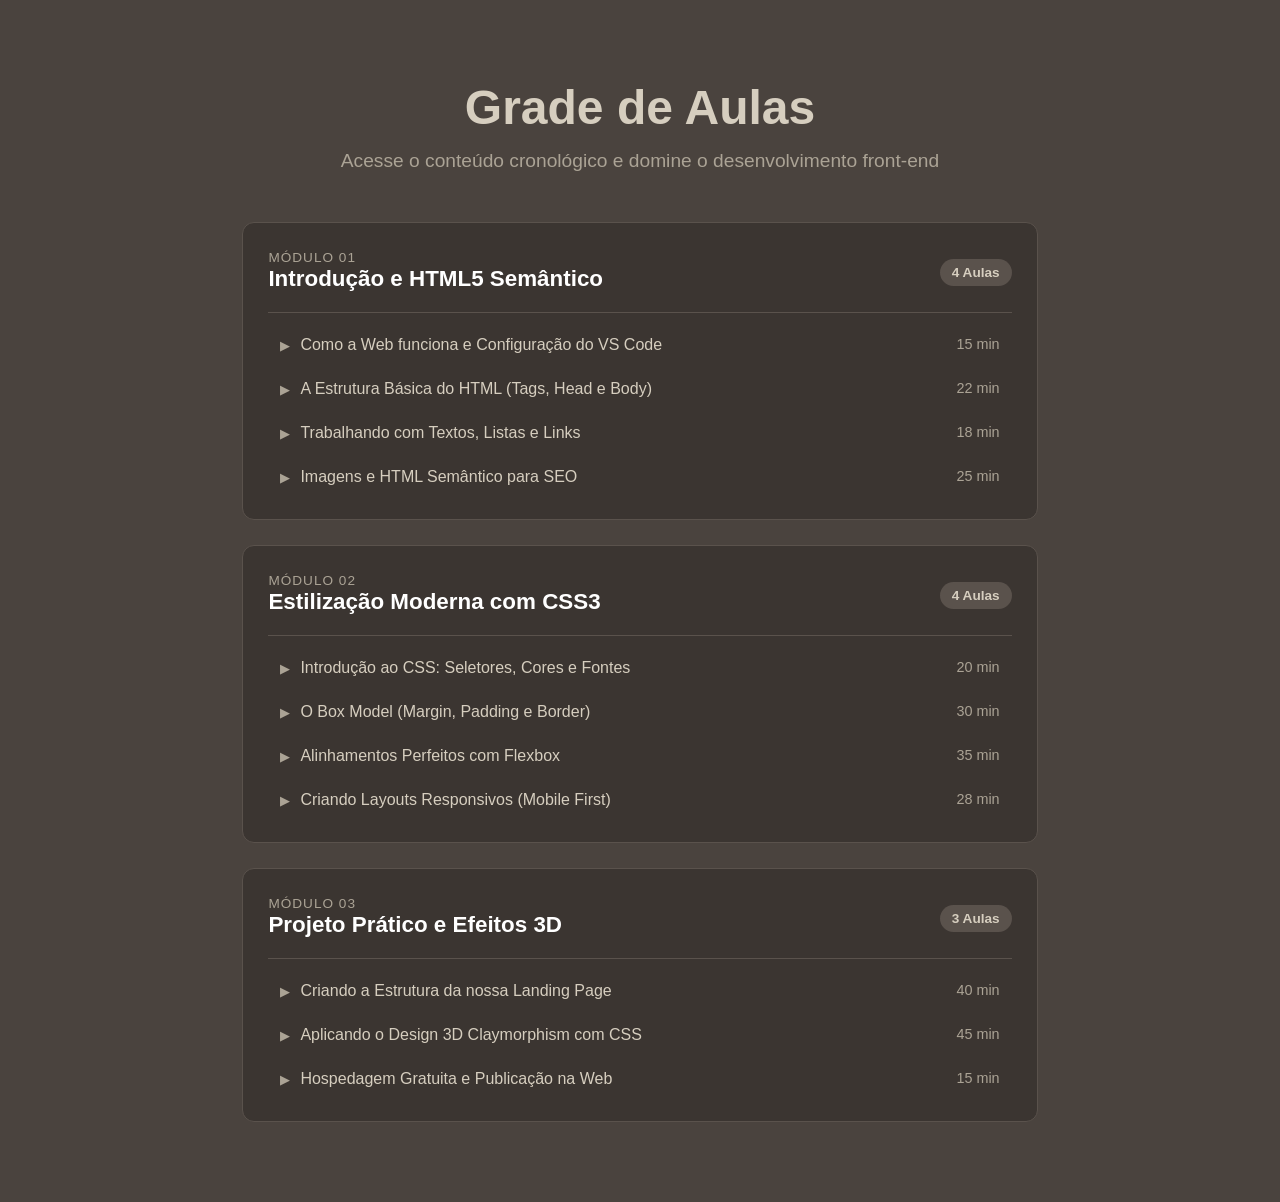
==== aulas.html @ 8867a313 "primeira versao do meu site de curso" ====
<!DOCTYPE html>
<html lang="pt-BR">

<head>
    <meta charset="UTF-8">
    <meta name="viewport" content="width=device-width, initial-scale=1.0">
    <title>Aulas - DevCurso 3D</title>
    <link rel="stylesheet" href="style.css">
    <style>
        /* Estilos específicos para a página de aulas */
        .modules-section {
            padding: 80px 8%;
            max-width: 1000px;
            margin: 0 auto;
        }

        .modules-header {
            text-align: center;
            margin-bottom: 50px;
        }

        .modules-header h1 {
            color: #d6cebf;
            font-size: 3rem;
            margin-bottom: 15px;
        }

        .modules-header p {
            color: #aba395;
            font-size: 1.2rem;
        }

        /* Container de Módulos */
        .modules-container {
            display: flex;
            flex-direction: column;
            gap: 25px;
        }

        /* Estrutura do Card do Módulo */
        .module-card {
            background-color: #3b3531;
            /* Marrom mais escuro para os blocos */
            border: 1px solid #5a524c;
            border-radius: 12px;
            padding: 25px;
            transition: transform 0.2s, border-color 0.2s;
        }

        .module-card:hover {
            transform: translateX(5px);
            border-color: #d6cebf;
        }

        /* Cabeçalho do Módulo */
        .module-info {
            display: flex;
            justify-content: space-between;
            align-items: center;
            border-bottom: 1px solid #5a524c;
            padding-bottom: 15px;
            margin-bottom: 15px;
        }

        .module-title h2 {
            color: #ffffff;
            font-size: 1.4rem;
            margin-bottom: 5px;
        }

        .module-title span {
            color: #aba395;
            font-size: 0.85rem;
            text-transform: uppercase;
            letter-spacing: 1px;
        }

        .module-badge {
            background-color: #5a524c;
            color: #d6cebf;
            padding: 6px 12px;
            font-size: 0.85rem;
            font-weight: bold;
            border-radius: 20px;
        }

        /* Lista de Aulas internas */
        .lessons-list {
            list-style: none;
            display: flex;
            flex-direction: column;
            gap: 10px;
        }

        .lessons-list li {
            display: flex;
            justify-content: space-between;
            color: #d6cebf;
            font-size: 1rem;
            padding: 8px 12px;
            border-radius: 6px;
            transition: background-color 0.2s;
        }

        .lessons-list li:hover {
            background-color: #4a433e;
            /* Realce ao passar o mouse */
        }

        .lesson-left {
            display: flex;
            align-items: center;
            gap: 10px;
        }

        /* Ícone simulado de "Play" */
        .lesson-left::before {
            content: "▶";
            color: #aba395;
            font-size: 0.8rem;
        }

        .lesson-duration {
            color: #aba395;
            font-size: 0.9rem;
        }
    </style>
</head>

<body>

    <section class="modules-section">
        <div class="modules-header">
            <h1>Grade de Aulas</h1>
            <p>Acesse o conteúdo cronológico e domine o desenvolvimento front-end</p>
        </div>

        <div class="modules-container">

            <!-- Módulo 1 -->
            <div class="module-card">
                <div class="module-info">
                    <div class="module-title">
                        <span>Módulo 01</span>
                        <h2>Introdução e HTML5 Semântico</h2>
                    </div>
                    <div class="module-badge">4 Aulas</div>
                </div>
                <ul class="lessons-list">
                    <li>
                        <div class="lesson-left">Como a Web funciona e Configuração do VS Code</div>
                        <span class="lesson-duration">15 min</span>
                    </li>
                    <li>
                        <div class="lesson-left">A Estrutura Básica do HTML (Tags, Head e Body)</div>
                        <span class="lesson-duration">22 min</span>
                    </li>
                    <li>
                        <div class="lesson-left">Trabalhando com Textos, Listas e Links</div>
                        <span class="lesson-duration">18 min</span>
                    </li>
                    <li>
                        <div class="lesson-left">Imagens e HTML Semântico para SEO</div>
                        <span class="lesson-duration">25 min</span>
                    </li>
                </ul>
            </div>

            <!-- Módulo 2 -->
            <div class="module-card">
                <div class="module-info">
                    <div class="module-title">
                        <span>Módulo 02</span>
                        <h2>Estilização Moderna com CSS3</h2>
                    </div>
                    <div class="module-badge">4 Aulas</div>
                </div>
                <ul class="lessons-list">
                    <li>
                        <div class="lesson-left">Introdução ao CSS: Seletores, Cores e Fontes</div>
                        <span class="lesson-duration">20 min</span>
                    </li>
                    <li>
                        <div class="lesson-left">O Box Model (Margin, Padding e Border)</div>
                        <span class="lesson-duration">30 min</span>
                    </li>
                    <li>
                        <div class="lesson-left">Alinhamentos Perfeitos com Flexbox</div>
                        <span class="lesson-duration">35 min</span>
                    </li>
                    <li>
                        <div class="lesson-left">Criando Layouts Responsivos (Mobile First)</div>
                        <span class="lesson-duration">28 min</span>
                    </li>
                </ul>
            </div>

            <!-- Módulo 3 -->
            <div class="module-card">
                <div class="module-info">
                    <div class="module-title">
                        <span>Módulo 03</span>
                        <h2>Projeto Prático e Efeitos 3D</h2>
                    </div>
                    <div class="module-badge">3 Aulas</div>
                </div>
                <ul class="lessons-list">
                    <li>
                        <div class="lesson-left">Criando a Estrutura da nossa Landing Page</div>
                        <span class="lesson-duration">40 min</span>
                    </li>
                    <li>
                        <div class="lesson-left">Aplicando o Design 3D Claymorphism com CSS</div>
                        <span class="lesson-duration">45 min</span>
                    </li>
                    <li>
                        <div class="lesson-left">Hospedagem Gratuita e Publicação na Web</div>
                        <span class="lesson-duration">15 min</span>
                    </li>
                </ul>
            </div>

        </div>
    </section>

</body>

</html>
---- style.css ----
/* Configurações Globais */
* {
    margin: 0;
    padding: 0;
    box-sizing: border-box;
    font-family: 'Segoe UI', Tahoma, Geneva, Verdana, sans-serif;
}

body {
    background-color: #4a433e;
    /* Cor escura de fundo da imagem */
    color: #ffffff;
    overflow-x: hidden; 
}

/* Menu */
.navbar {
    display: flex;
    justify-content: space-between;
    padding: 30px 8%;
    align-items: center; 
}

.navbar nav a {
    color: #d6cebf;
    text-decoration: none;
    margin-left: 20px;
    font-weight: 500;
    transition: color 0.3s; 
}

.navbar nav a:hover {
    color: #ffffff; 
}

/* Seção Principal (Lado a Lado) */
.hero-container {
    display: flex;
    align-items: center;
    justify-content: space-between;
    padding: 50px 8%;
    min-height: 80vh;
    flex-wrap: wrap;
    gap: 30px;
}

.hero-text {
    max-width: 50%;
    min-width: 300px;
}

.hero-text h1 {
    font-size: 3rem;
    color: #d6cebf;
    /* Tom de bege do monitor */
    margin-bottom: 20px;
}

.hero-text p {
    font-size: 1.2rem;
    margin-bottom: 30px;
    line-height: 1.6;
    color: #aba395;
}

/* Botão Estilo Minimalista */
.btn-primary {
    background-color: #d6cebf;
    color: #4a433e;
    border: none;
    padding: 15px 35px;
    font-size: 1rem;
    font-weight: bold;
    border-radius: 8px;
    cursor: pointer;
    transition: 0.3s;
    text-decoration: none; 
}

.btn-primary:hover {
    background-color: #ffffff;
    transform: translateY(-2px);
}

/* Imagem */
.hero-image {
    max-width: 45%;
    min-width: 300px; 
}

.hero-image img {
    width: 100%;
    height: auto;
    border-radius: 12px;
}

/* Estilos da Seção do Instrutor */
.instructor-section {
    background-color: #3b3531;
    /* Tom marrom ligeiramente mais escuro para contrastar */
    padding: 80px 8%;
    border-top: 1px solid #5a524c;
}

.instructor-container {
    display: flex;
    align-items: center;
    justify-content: center;
    gap: 50px;
    max-width: 1000px;
    margin: 0 auto;
    flex-wrap: wrap;
    /* Garante que fique bom no celular */
}

.instructor-image {
    flex: 1;
    max-width: 300px;
}

.instructor-image img {
    width: 100%;
    height: 380px;
    object-fit: cover;
    /* Faz a foto se ajustar perfeitamente sem amassar */
    border-radius: 20px;
    /* Bordas arredondadas modernas */
    border: 3px solid #d6cebf;
    /* Borda beige combinando com o monitor */
    box-shadow: 0 10px 20px rgba(0, 0, 0, 0.3);
}

.instructor-text {
    flex: 2;
    min-width: 300px;
}

.instructor-text span {
    color: #aba395;
    font-size: 0.85rem;
    text-transform: uppercase;
    letter-spacing: 2px;
    display: block;
    margin-bottom: 10px;
}

.instructor-text h2 {
    color: #ffffff;
    font-size: 2.2rem;
    margin-bottom: 20px;
}

.instructor-text p {
    color: #d6cebf;
    line-height: 1.7;
    font-size: 1.1rem;
    margin-bottom: 25px;
}

.instructor-badges {
    display: flex;
    gap: 15px;
    flex-wrap: wrap; 
}

.badge-item {
    background-color: #4a433e;
    color: #ffffff;
    padding: 8px 16px;
    border-radius: 30px;
    font-size: 0.9rem;
    font-weight: 500;
    border: 1px solid #5a524c;
}
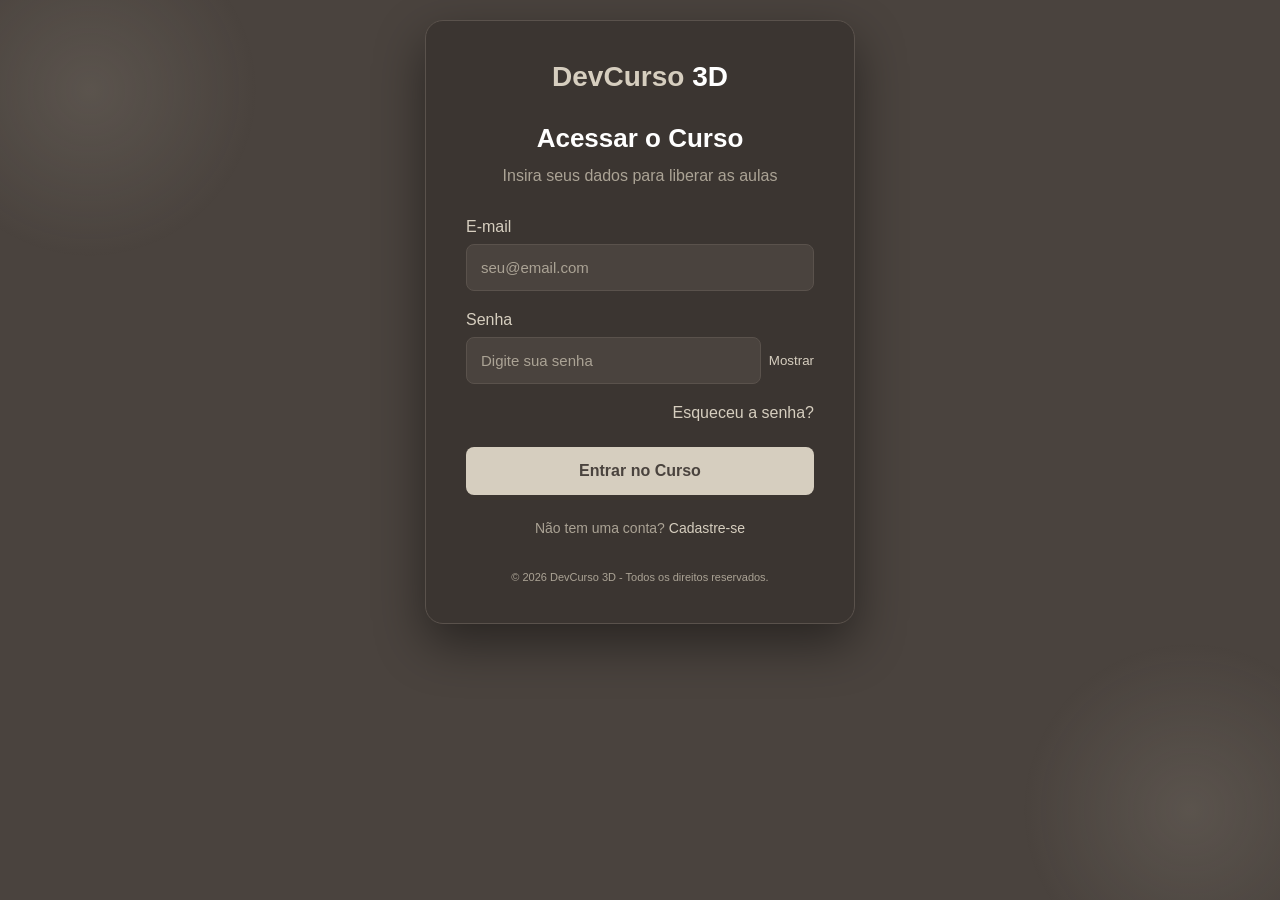
==== commit 44fb3fc4: "Atualiza plataforma DevCurso 3D com checkout, progresso individual, laboratorio e README" ====
--- a/aulas.html
+++ b/aulas.html
@@ -2,14 +2,76 @@
 <html lang="pt-BR">
 
 <head>
+    <script>
+        if (sessionStorage.getItem('logado') !== 'true') {
+            window.location.href = "login.html";
+        }
+    </script>
     <meta charset="UTF-8">
     <meta name="viewport" content="width=device-width, initial-scale=1.0">
     <title>Aulas - DevCurso 3D</title>
     <link rel="stylesheet" href="style.css">
     <style>
-        /* Estilos específicos para a página de aulas */
+        .progress-wrapper {
+            position: sticky;
+            top: 0;
+            z-index: 999;
+            background-color: #2b2623;
+            border-bottom: 1px solid #5a524c;
+            padding: 10px 8%;
+            display: flex;
+            align-items: center;
+            gap: 15px;
+        }
+
+        .progress-track {
+            flex: 1;
+            height: 10px;
+            background-color: #1e1b18;
+            border-radius: 10px;
+            overflow: hidden;
+        }
+
+        .progress-fill {
+            height: 100%;
+            width: 0%;
+            background: linear-gradient(90deg, #aba395, #7ed957);
+            border-radius: 10px;
+            transition: width 0.4s ease;
+        }
+
+        .progress-text {
+            color: #d6cebf;
+            font-size: 0.9rem;
+            font-weight: bold;
+        }
+
+        .btn-certificado {
+            display: none;
+            background-color: #d6cebf;
+            color: #2b2623;
+            border: none;
+            padding: 8px 16px;
+            border-radius: 8px;
+            font-weight: bold;
+            cursor: pointer;
+            animation: pulsar 1.5s infinite;
+        }
+
+        @keyframes pulsar {
+
+            0%,
+            100% {
+                transform: scale(1);
+            }
+
+            50% {
+                transform: scale(1.05);
+            }
+        }
+
         .modules-section {
-            padding: 80px 8%;
+            padding: 50px 8%;
             max-width: 1000px;
             margin: 0 auto;
         }
@@ -30,29 +92,19 @@
             font-size: 1.2rem;
         }
 
-        /* Container de Módulos */
         .modules-container {
             display: flex;
             flex-direction: column;
             gap: 25px;
         }
 
-        /* Estrutura do Card do Módulo */
         .module-card {
             background-color: #3b3531;
-            /* Marrom mais escuro para os blocos */
             border: 1px solid #5a524c;
             border-radius: 12px;
             padding: 25px;
-            transition: transform 0.2s, border-color 0.2s;
-        }
-
-        .module-card:hover {
-            transform: translateX(5px);
-            border-color: #d6cebf;
-        }
-
-        /* Cabeçalho do Módulo */
+        }
+
         .module-info {
             display: flex;
             justify-content: space-between;
@@ -84,55 +136,209 @@
             border-radius: 20px;
         }
 
-        /* Lista de Aulas internas */
         .lessons-list {
             list-style: none;
             display: flex;
             flex-direction: column;
             gap: 10px;
+            padding: 0;
         }
 
         .lessons-list li {
             display: flex;
             justify-content: space-between;
+            align-items: center;
+            flex-wrap: wrap;
             color: #d6cebf;
             font-size: 1rem;
-            padding: 8px 12px;
-            border-radius: 6px;
-            transition: background-color 0.2s;
+            padding: 12px 15px;
+            border-radius: 8px;
+            cursor: pointer;
+            transition: background-color 0.2s ease;
         }
 
         .lessons-list li:hover {
             background-color: #4a433e;
-            /* Realce ao passar o mouse */
         }
 
         .lesson-left {
             display: flex;
             align-items: center;
-            gap: 10px;
-        }
-
-        /* Ícone simulado de "Play" */
+            gap: 12px;
+        }
+
         .lesson-left::before {
-            content: "▶";
-            color: #aba395;
-            font-size: 0.8rem;
+            content: "📖";
+            font-size: 0.95rem;
+        }
+
+        .lessons-list li.lida .lesson-left::before {
+            content: "✓";
+            color: #7ed957;
+            font-weight: bold;
         }
 
         .lesson-duration {
             color: #aba395;
             font-size: 0.9rem;
         }
+
+        .resumo-conteudo {
+            width: 100%;
+            margin-top: 14px;
+            padding: 16px;
+            background-color: #2b2623;
+            border-left: 4px solid #d6cebf;
+            border-radius: 6px;
+            color: #e6dfd3;
+            font-size: 0.95rem;
+            line-height: 1.65;
+            cursor: default;
+        }
+
+        .resumo-conteudo code {
+            background-color: #1e1b18;
+            color: #a8e6cf;
+            padding: 2px 6px;
+            border-radius: 4px;
+            font-family: monospace;
+        }
+
+        .btn-quiz {
+            margin-top: 15px;
+            background-color: transparent;
+            color: #d6cebf;
+            border: 1px solid #d6cebf;
+            padding: 10px 18px;
+            border-radius: 8px;
+            font-weight: bold;
+            cursor: pointer;
+            transition: 0.2s;
+        }
+
+        .btn-quiz:hover {
+            background-color: #d6cebf;
+            color: #2b2623;
+        }
+
+        .modal-overlay {
+            display: none;
+            position: fixed;
+            top: 0;
+            left: 0;
+            width: 100%;
+            height: 100%;
+            background: rgba(15, 13, 12, 0.9);
+            z-index: 2000;
+            justify-content: center;
+            align-items: center;
+            padding: 20px;
+        }
+
+        .modal-box {
+            background-color: #3b3531;
+            border: 2px solid #d6cebf;
+            border-radius: 16px;
+            max-width: 550px;
+            width: 100%;
+            padding: 30px;
+            color: #ffffff;
+        }
+
+        .quiz-option {
+            display: block;
+            width: 100%;
+            text-align: left;
+            background: #2b2623;
+            color: #d6cebf;
+            border: 1px solid #5a524c;
+            padding: 12px 15px;
+            border-radius: 8px;
+            margin-bottom: 10px;
+            cursor: pointer;
+            font-size: 0.95rem;
+        }
+
+        .quiz-option:hover {
+            border-color: #d6cebf;
+        }
+
+        .certificate-paper {
+            background-color: #f9f6f0;
+            color: #2b2623;
+            border: 10px double #5a524c;
+            padding: 40px;
+            max-width: 750px;
+            width: 100%;
+            text-align: center;
+            border-radius: 8px;
+        }
+
+        .certificate-paper h2 {
+            font-size: 2.2rem;
+            margin-bottom: 10px;
+            color: #3b3531;
+        }
+
+        .certificate-name {
+            font-size: 1.8rem;
+            font-weight: bold;
+            border-bottom: 2px solid #3b3531;
+            display: inline-block;
+            padding: 5px 30px;
+            margin: 15px 0;
+        }
+
+        @media print {
+            body * {
+                visibility: hidden;
+            }
+
+            #certificateModal,
+            #certificateModal * {
+                visibility: visible;
+            }
+
+            #certificateModal {
+                position: absolute;
+                left: 0;
+                top: 0;
+                background: #ffffff;
+            }
+
+            .no-print {
+                display: none !important;
+            }
+        }
     </style>
 </head>
 
 <body>
+
+    <header class="navbar">
+        <div class="logo">DevCurso 3D</div>
+        <nav>
+            <a href="index.html">Início</a>
+            <a href="aulas.html">Aulas</a>
+            <a href="praticar.html">Praticar</a>
+            <a href="preco.html">Preço</a>
+            <a href="#" id="btnSair"
+                style="color: #ff6b6b; margin-left: 20px; font-weight: bold; text-decoration: none;">Sair</a>
+        </nav>
+    </header>
+
+    <div class="progress-wrapper">
+        <div class="progress-track">
+            <div class="progress-fill" id="progressBar"></div>
+        </div>
+        <span class="progress-text" id="progressText">0% Concluído</span>
+        <button class="btn-certificado" id="btnAbrirCertificado">🎓 Emitir Certificado</button>
+    </div>
 
     <section class="modules-section">
         <div class="modules-header">
             <h1>Grade de Aulas</h1>
-            <p>Acesse o conteúdo cronológico e domine o desenvolvimento front-end</p>
+            <p>Seu progresso é salvo automaticamente. Conclua 100% para liberar seu certificado!</p>
         </div>
 
         <div class="modules-container">
@@ -147,23 +353,24 @@
                     <div class="module-badge">4 Aulas</div>
                 </div>
                 <ul class="lessons-list">
-                    <li>
-                        <div class="lesson-left">Como a Web funciona e Configuração do VS Code</div>
-                        <span class="lesson-duration">15 min</span>
-                    </li>
-                    <li>
-                        <div class="lesson-left">A Estrutura Básica do HTML (Tags, Head e Body)</div>
-                        <span class="lesson-duration">22 min</span>
-                    </li>
-                    <li>
-                        <div class="lesson-left">Trabalhando com Textos, Listas e Links</div>
-                        <span class="lesson-duration">18 min</span>
-                    </li>
-                    <li>
-                        <div class="lesson-left">Imagens e HTML Semântico para SEO</div>
-                        <span class="lesson-duration">25 min</span>
+                    <li data-aula="aula1">
+                        <div class="lesson-left">Como a Web funciona e Configuração do VS Code</div><span
+                            class="lesson-duration">15 min</span>
+                    </li>
+                    <li data-aula="aula2">
+                        <div class="lesson-left">A Estrutura Básica do HTML (Tags, Head e Body)</div><span
+                            class="lesson-duration">22 min</span>
+                    </li>
+                    <li data-aula="aula3">
+                        <div class="lesson-left">Trabalhando com Textos, Listas e Links</div><span
+                            class="lesson-duration">18 min</span>
+                    </li>
+                    <li data-aula="aula4">
+                        <div class="lesson-left">Imagens e HTML Semântico para SEO</div><span class="lesson-duration">25
+                            min</span>
                     </li>
                 </ul>
+                <button class="btn-quiz" data-modulo="1">📝 Fazer Quiz do Módulo 01</button>
             </div>
 
             <!-- Módulo 2 -->
@@ -176,23 +383,24 @@
                     <div class="module-badge">4 Aulas</div>
                 </div>
                 <ul class="lessons-list">
-                    <li>
-                        <div class="lesson-left">Introdução ao CSS: Seletores, Cores e Fontes</div>
-                        <span class="lesson-duration">20 min</span>
-                    </li>
-                    <li>
-                        <div class="lesson-left">O Box Model (Margin, Padding e Border)</div>
-                        <span class="lesson-duration">30 min</span>
-                    </li>
-                    <li>
-                        <div class="lesson-left">Alinhamentos Perfeitos com Flexbox</div>
-                        <span class="lesson-duration">35 min</span>
-                    </li>
-                    <li>
-                        <div class="lesson-left">Criando Layouts Responsivos (Mobile First)</div>
-                        <span class="lesson-duration">28 min</span>
+                    <li data-aula="aula5">
+                        <div class="lesson-left">Introdução ao CSS: Seletores, Cores e Fontes</div><span
+                            class="lesson-duration">20 min</span>
+                    </li>
+                    <li data-aula="aula6">
+                        <div class="lesson-left">O Box Model (Margin, Padding e Border)</div><span
+                            class="lesson-duration">30 min</span>
+                    </li>
+                    <li data-aula="aula7">
+                        <div class="lesson-left">Alinhamentos Perfeitos com Flexbox</div><span
+                            class="lesson-duration">35 min</span>
+                    </li>
+                    <li data-aula="aula8">
+                        <div class="lesson-left">Criando Layouts Responsivos (Mobile First)</div><span
+                            class="lesson-duration">28 min</span>
                     </li>
                 </ul>
+                <button class="btn-quiz" data-modulo="2">📝 Fazer Quiz do Módulo 02</button>
             </div>
 
             <!-- Módulo 3 -->
@@ -205,24 +413,204 @@
                     <div class="module-badge">3 Aulas</div>
                 </div>
                 <ul class="lessons-list">
-                    <li>
-                        <div class="lesson-left">Criando a Estrutura da nossa Landing Page</div>
-                        <span class="lesson-duration">40 min</span>
-                    </li>
-                    <li>
-                        <div class="lesson-left">Aplicando o Design 3D Claymorphism com CSS</div>
-                        <span class="lesson-duration">45 min</span>
-                    </li>
-                    <li>
-                        <div class="lesson-left">Hospedagem Gratuita e Publicação na Web</div>
-                        <span class="lesson-duration">15 min</span>
+                    <li data-aula="aula9">
+                        <div class="lesson-left">Criando a Estrutura da nossa Landing Page</div><span
+                            class="lesson-duration">40 min</span>
+                    </li>
+                    <li data-aula="aula10">
+                        <div class="lesson-left">Aplicando o Design 3D Claymorphism com CSS</div><span
+                            class="lesson-duration">45 min</span>
+                    </li>
+                    <li data-aula="aula11">
+                        <div class="lesson-left">Hospedagem Gratuita e Publicação na Web</div><span
+                            class="lesson-duration">15 min</span>
                     </li>
                 </ul>
+                <button class="btn-quiz" data-modulo="3">📝 Fazer Quiz do Módulo 03</button>
             </div>
 
         </div>
     </section>
 
+    <!-- Modal do Quiz -->
+    <div class="modal-overlay" id="quizModal">
+        <div class="modal-box">
+            <h3 id="quizTitle" style="margin-bottom: 15px;">Quiz do Módulo</h3>
+            <p id="quizQuestion" style="color: #d6cebf; margin-bottom: 20px;"></p>
+            <div id="quizOptions"></div>
+            <p id="quizFeedback" style="font-weight: bold; margin-top: 15px;"></p>
+            <button class="btn-quiz" id="closeQuiz" style="margin-top: 15px;">Fechar Quiz</button>
+        </div>
+    </div>
+
+    <!-- Modal do Certificado -->
+    <div class="modal-overlay" id="certificateModal">
+        <div class="certificate-paper">
+            <p style="letter-spacing: 2px; font-weight: bold;">DEVCURSO 3D — CERTIFICADO OFICIAL</p>
+            <h2>Certificado de Conclusão</h2>
+            <p>Certificamos que</p>
+            <div class="certificate-name" id="nomeAlunoCertificado">Aluno(a) DevCurso 3D</div>
+            <p>concluiu com êxito o curso completo de <strong>Desenvolvimento Web Moderno com HTML5, CSS3 e Design
+                    3D</strong>, totalizando 40 horas de atividades práticas.</p>
+            <p style="margin-top: 25px; font-size: 0.9rem;">Vitória - ES, 2026</p>
+            <p style="margin-top: 20px; font-weight: bold;">________________________________________<br>Hydrech Urgel
+                Mahoungou Mbouaka<br><span style="font-weight: normal; font-size: 0.85rem;">Instrutor & Desenvolvedor
+                    Full Stack</span></p>
+            <div class="no-print" style="margin-top: 25px; display: flex; gap: 10px; justify-content: center;">
+                <button onclick="window.print()"
+                    style="background: #3b3531; color: #fff; border: none; padding: 12px 24px; border-radius: 8px; cursor: pointer; font-weight: bold;">🖨️
+                    Imprimir / Salvar PDF</button>
+                <button id="closeCert"
+                    style="background: #ccc; color: #000; border: none; padding: 12px 24px; border-radius: 8px; cursor: pointer; font-weight: bold;">Fechar</button>
+            </div>
+        </div>
+    </div>
+
+    <script>
+        const resumosAulas = {
+            aula1: `<strong>Como a Web funciona:</strong> O navegador (Cliente) solicita arquivos a um Servidor remoto, que devolve HTML, CSS e JavaScript.<br><strong>VS Code:</strong> Instale a extensão <code>Live Server</code> para visualizar alterações em tempo real.`,
+            aula2: `<strong>Estrutura Básica:</strong> O documento se divide em <code>&lt;head&gt;</code> (configurações e título) e <code>&lt;body&gt;</code> (conteúdo visível na tela).`,
+            aula3: `<strong>Textos, Listas e Links:</strong> Use <code>&lt;h1&gt;</code> a <code>&lt;h6&gt;</code> para títulos, <code>&lt;ul&gt;</code> para listas e <code>&lt;a href="..."&gt;</code> para navegação.`,
+            aula4: `<strong>Imagens e Semântica:</strong> Use tags como <code>&lt;header&gt;</code>, <code>&lt;main&gt;</code>, <code>&lt;section&gt;</code> e <code>&lt;footer&gt;</code> para melhorar o SEO no Google.`,
+            aula5: `<strong>Introdução ao CSS:</strong> Conecte o <code>style.css</code> e estilize elementos por seletores de tag ou <code>.classe</code>.`,
+            aula6: `<strong>O Box Model:</strong> Toda caixa HTML possui conteúdo, <code>padding</code> (interno), <code>border</code> e <code>margin</code> (externo).`,
+            aula7: `<strong>Flexbox:</strong> Use <code>display: flex</code>, <code>justify-content</code> (horizontal) e <code>align-items</code> (vertical).`,
+            aula8: `<strong>Responsividade:</strong> Use <code>@media (max-width: 768px)</code> para adaptar o site em celulares.`,
+            aula9: `<strong>Landing Page:</strong> Estrutura estratégica com Hero Section chamativa e rodapé institucional.`,
+            aula10: `<strong>Claymorphism 3D:</strong> Cantos arredondados combinados com <code>box-shadow</code> interno e externo.`,
+            aula11: `<strong>Publicação:</strong> Suba no GitHub e ative o <strong>GitHub Pages</strong> na branch <code>main</code>.`
+        };
+
+        const todasAulas = document.querySelectorAll('.lessons-list li');
+        const progressBar = document.getElementById('progressBar');
+        const progressText = document.getElementById('progressText');
+        const btnCertificado = document.getElementById('btnAbrirCertificado');
+
+        // Identifica o usuário logado para isolar o progresso e o nome de cada conta
+        const emailAtual = localStorage.getItem('usuarioAtual') || 'visitante';
+        const chaveProgresso = 'aulasConcluidas_' + emailAtual;
+
+        // Carrega progresso salvo apenas deste usuário
+        let aulasSalvas = JSON.parse(localStorage.getItem(chaveProgresso)) || [];
+
+        function atualizarProgresso() {
+            const total = todasAulas.length;
+            const porcentagem = Math.round((aulasSalvas.length / total) * 100);
+            progressBar.style.width = porcentagem + '%';
+            progressText.textContent = porcentagem + '% Concluído';
+
+            if (porcentagem === 100) {
+                btnCertificado.style.display = 'inline-block';
+            } else {
+                btnCertificado.style.display = 'none';
+            }
+        }
+
+        // Ativa o clique nas barras de aula para abrir resumo e contar porcentagem
+        todasAulas.forEach(barra => {
+            const idAula = barra.getAttribute('data-aula');
+            if (aulasSalvas.includes(idAula)) {
+                barra.classList.add('lida');
+            }
+
+            barra.addEventListener('click', function (e) {
+                if (e.target.closest('.resumo-conteudo')) return;
+
+                const resumoExistente = this.querySelector('.resumo-conteudo');
+                if (resumoExistente) {
+                    resumoExistente.remove();
+                    return;
+                }
+
+                const caixaResumo = document.createElement('div');
+                caixaResumo.className = 'resumo-conteudo';
+                caixaResumo.innerHTML = resumosAulas[idAula];
+                this.appendChild(caixaResumo);
+                this.classList.add('lida');
+
+                if (!aulasSalvas.includes(idAula)) {
+                    aulasSalvas.push(idAula);
+                    localStorage.setItem(chaveProgresso, JSON.stringify(aulasSalvas));
+                }
+                atualizarProgresso();
+            });
+        });
+
+        atualizarProgresso();
+
+        // Lógica do Quiz
+        const perguntasQuiz = {
+            1: {
+                pergunta: "Qual tag HTML guarda todo o conteúdo visível da página na tela?",
+                opcoes: ["<head>", "<body>", "<meta>"],
+                correta: 1
+            },
+            2: {
+                pergunta: "Qual propriedade CSS controla o espaço INTERNO entre o texto e a borda?",
+                opcoes: ["margin", "padding", "border-radius"],
+                correta: 1
+            },
+            3: {
+                pergunta: "Qual serviço gratuito do GitHub coloca sites HTML/CSS no ar?",
+                opcoes: ["GitHub Actions", "GitHub Pages", "GitHub Copilot"],
+                correta: 1
+            }
+        };
+
+        const quizModal = document.getElementById('quizModal');
+        document.querySelectorAll('.btn-quiz[data-modulo]').forEach(btn => {
+            btn.addEventListener('click', () => {
+                const mod = btn.getAttribute('data-modulo');
+                const dados = perguntasQuiz[mod];
+                document.getElementById('quizTitle').textContent = 'Quiz Rápido — Módulo 0' + mod;
+                document.getElementById('quizQuestion').textContent = dados.pergunta;
+                document.getElementById('quizFeedback').textContent = "";
+                const opcoesDiv = document.getElementById('quizOptions');
+                opcoesDiv.innerHTML = "";
+
+                dados.opcoes.forEach((texto, idx) => {
+                    const optBtn = document.createElement('button');
+                    optBtn.className = 'quiz-option';
+                    optBtn.textContent = texto;
+                    optBtn.onclick = () => {
+                        const fb = document.getElementById('quizFeedback');
+                        if (idx === dados.correta) {
+                            fb.style.color = "#7ed957";
+                            fb.textContent = "✅ Resposta Correta! Fechando...";
+                            setTimeout(() => {
+                                quizModal.style.display = 'none';
+                            }, 1200);
+                        } else {
+                            fb.style.color = "#ff6b6b";
+                            fb.textContent = "❌ Ops! Tente outra opção.";
+                        }
+                    };
+                    opcoesDiv.appendChild(optBtn);
+                });
+
+                quizModal.style.display = 'flex';
+            });
+        });
+
+        document.getElementById('closeQuiz').onclick = () => quizModal.style.display = 'none';
+
+        // Lógica do Certificado vinculada ao usuário logado
+        const certModal = document.getElementById('certificateModal');
+        btnCertificado.onclick = () => {
+            const nomeSalvo = localStorage.getItem('usuarioNome_' + emailAtual) || "Aluno(a) DevCurso 3D";
+            document.getElementById('nomeAlunoCertificado').textContent = nomeSalvo;
+            certModal.style.display = 'flex';
+        };
+        document.getElementById('closeCert').onclick = () => certModal.style.display = 'none';
+
+        document.getElementById('btnSair').addEventListener('click', function (e) {
+            e.preventDefault();
+            sessionStorage.removeItem('logado');
+            window.location.href = "login.html";
+        });
+    </script>
+
+    <script src="footer.js"></script>
 </body>
 
 </html>
--- a/style.css
+++ b/style.css
@@ -1,4 +1,6 @@
-/* Configurações Globais */
+/* ==========================================
+   CONFIGURAÇÕES GLOBAIS E RESET 
+   ========================================== */
 * {
     margin: 0;
     padding: 0;
@@ -7,24 +9,41 @@
 }
 
 body {
-    background-color: #4a433e;
-    /* Cor escura de fundo da imagem */
+    background-color: #4a433e; /* Cor escura padrão */
     color: #ffffff;
+    min-height: 100vh;
+    width: 100%;
     overflow-x: hidden; 
 }
 
-/* Menu */
+/* ==========================================
+   MENU DE NAVEGAÇÃO (NAVBAR)
+   ========================================== */
 .navbar {
     display: flex;
     justify-content: space-between;
-    padding: 30px 8%;
-    align-items: center; 
+    align-items: center;
+    padding: 20px 8%;
+    width: 100%;
+    background-color: #3b3531; /* Fundo sutil para destacar o menu */
+    border-bottom: 1px solid #5a524c;
+}
+
+.navbar .logo {
+    font-size: 1.5rem;
+    font-weight: bold;
+    color: #ffffff;
+}
+
+.navbar nav {
+    display: flex;
+    align-items: center;
 }
 
 .navbar nav a {
     color: #d6cebf;
     text-decoration: none;
-    margin-left: 20px;
+    margin-left: 25px;
     font-weight: 500;
     transition: color 0.3s; 
 }
@@ -33,142 +52,53 @@
     color: #ffffff; 
 }
 
-/* Seção Principal (Lado a Lado) */
+/* ==========================================
+   SEÇÃO PRINCIPAL (HERO-CONTAINER)
+   ========================================== */
 .hero-container {
     display: flex;
     align-items: center;
     justify-content: space-between;
-    padding: 50px 8%;
+    padding: 60px 8%;
+    width: 100%;
     min-height: 80vh;
-    flex-wrap: wrap;
-    gap: 30px;
+    flex-wrap: wrap; /* Garante que quebre linha em telas pequenas */
+    gap: 40px;
 }
 
+/* Bloco de Texto */
 .hero-text {
-    max-width: 50%;
+    flex: 1;
     min-width: 300px;
+    max-width: 550px;
 }
 
 .hero-text h1 {
     font-size: 3rem;
-    color: #d6cebf;
-    /* Tom de bege do monitor */
+    color: #d6cebf; /* Tom bege do monitor */
     margin-bottom: 20px;
+    line-height: 1.2;
 }
 
 .hero-text p {
     font-size: 1.2rem;
-    margin-bottom: 30px;
+    margin-bottom: 35px;
     line-height: 1.6;
     color: #aba395;
 }
 
-/* Botão Estilo Minimalista */
-.btn-primary {
-    background-color: #d6cebf;
-    color: #4a433e;
-    border: none;
-    padding: 15px 35px;
-    font-size: 1rem;
-    font-weight: bold;
-    border-radius: 8px;
-    cursor: pointer;
-    transition: 0.3s;
-    text-decoration: none; 
-}
-
-.btn-primary:hover {
-    background-color: #ffffff;
-    transform: translateY(-2px);
-}
-
-/* Imagem */
+/* Bloco da Imagem */
 .hero-image {
-    max-width: 45%;
-    min-width: 300px; 
+    flex: 1;
+    min-width: 300px;
+    max-width: 500px;
+    display: flex;
+    justify-content: center;
 }
 
 .hero-image img {
     width: 100%;
     height: auto;
     border-radius: 12px;
-}
-
-/* Estilos da Seção do Instrutor */
-.instructor-section {
-    background-color: #3b3531;
-    /* Tom marrom ligeiramente mais escuro para contrastar */
-    padding: 80px 8%;
-    border-top: 1px solid #5a524c;
-}
-
-.instructor-container {
-    display: flex;
-    align-items: center;
-    justify-content: center;
-    gap: 50px;
-    max-width: 1000px;
-    margin: 0 auto;
-    flex-wrap: wrap;
-    /* Garante que fique bom no celular */
-}
-
-.instructor-image {
-    flex: 1;
-    max-width: 300px;
-}
-
-.instructor-image img {
-    width: 100%;
-    height: 380px;
-    object-fit: cover;
-    /* Faz a foto se ajustar perfeitamente sem amassar */
-    border-radius: 20px;
-    /* Bordas arredondadas modernas */
-    border: 3px solid #d6cebf;
-    /* Borda beige combinando com o monitor */
     box-shadow: 0 10px 20px rgba(0, 0, 0, 0.3);
 }
-
-.instructor-text {
-    flex: 2;
-    min-width: 300px;
-}
-
-.instructor-text span {
-    color: #aba395;
-    font-size: 0.85rem;
-    text-transform: uppercase;
-    letter-spacing: 2px;
-    display: block;
-    margin-bottom: 10px;
-}
-
-.instructor-text h2 {
-    color: #ffffff;
-    font-size: 2.2rem;
-    margin-bottom: 20px;
-}
-
-.instructor-text p {
-    color: #d6cebf;
-    line-height: 1.7;
-    font-size: 1.1rem;
-    margin-bottom: 25px;
-}
-
-.instructor-badges {
-    display: flex;
-    gap: 15px;
-    flex-wrap: wrap; 
-}
-
-.badge-item {
-    background-color: #4a433e;
-    color: #ffffff;
-    padding: 8px 16px;
-    border-radius: 30px;
-    font-size: 0.9rem;
-    font-weight: 500;
-    border: 1px solid #5a524c;
-}
